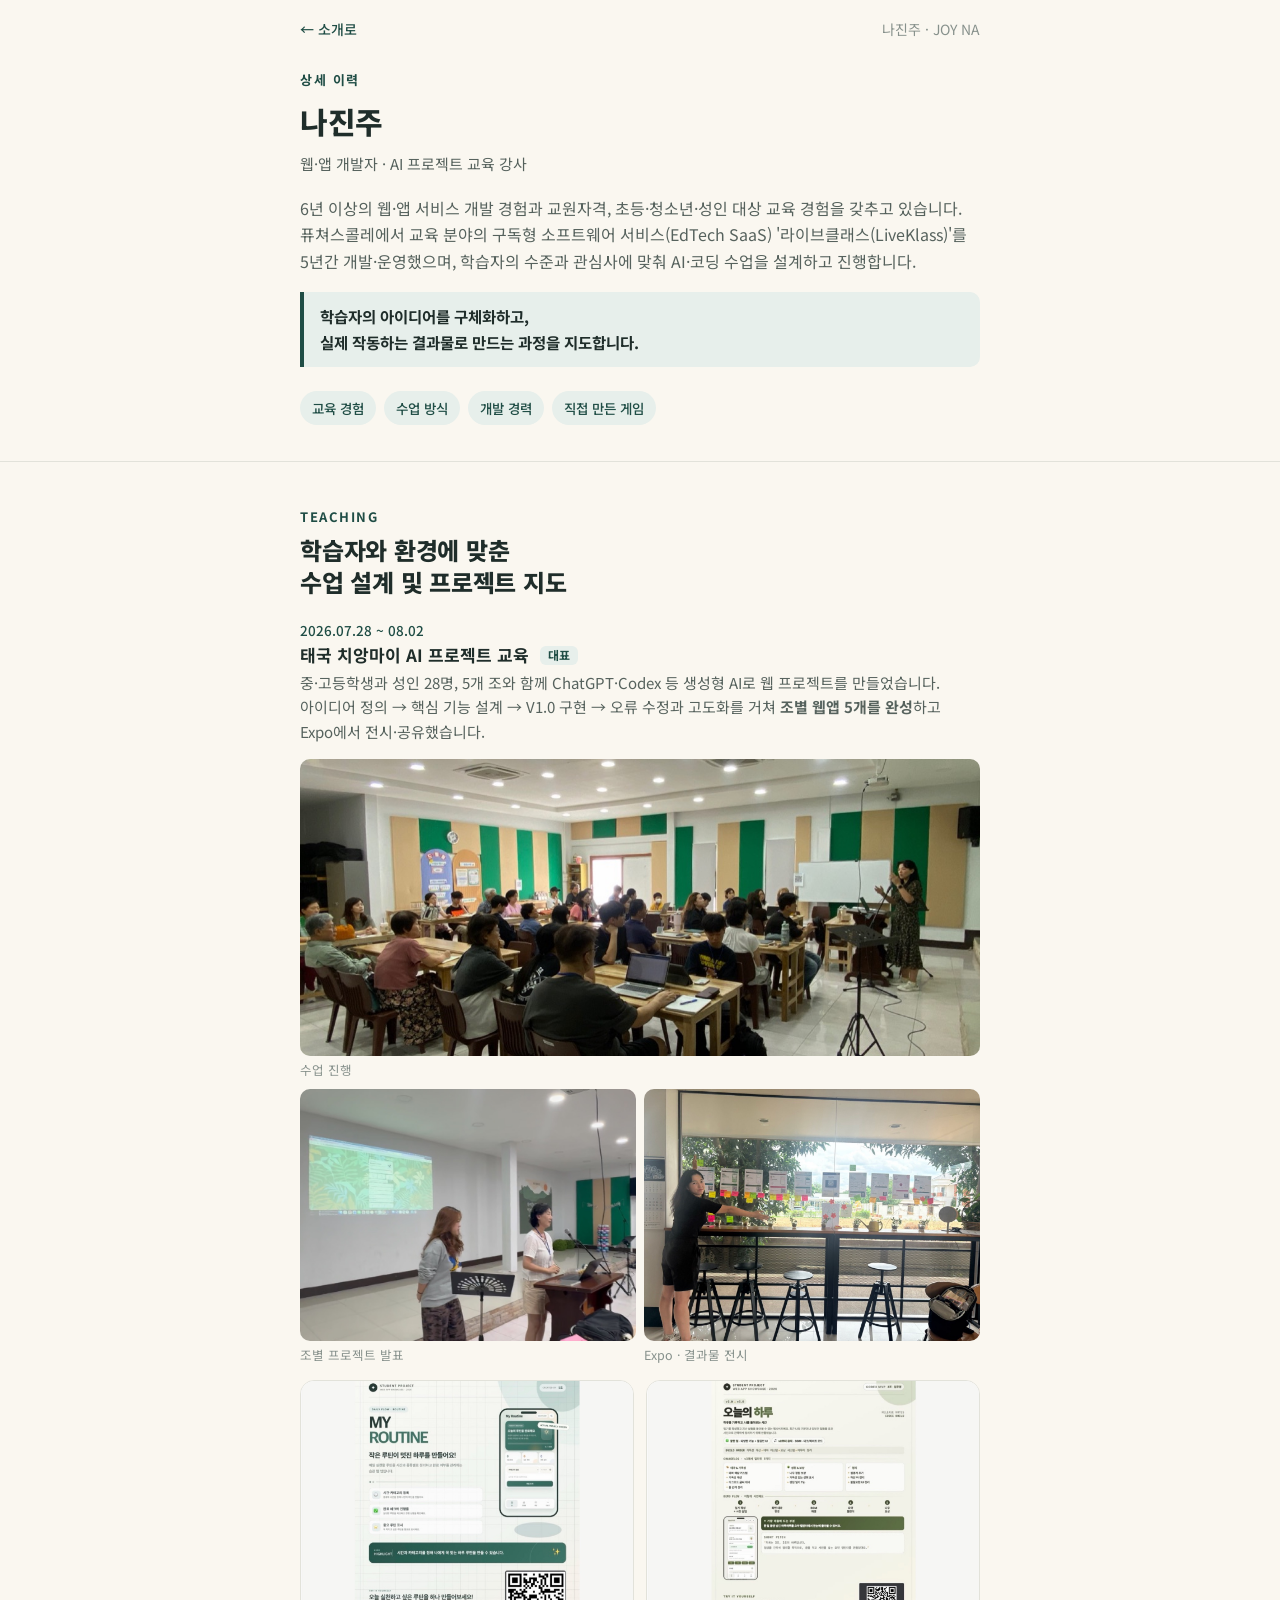
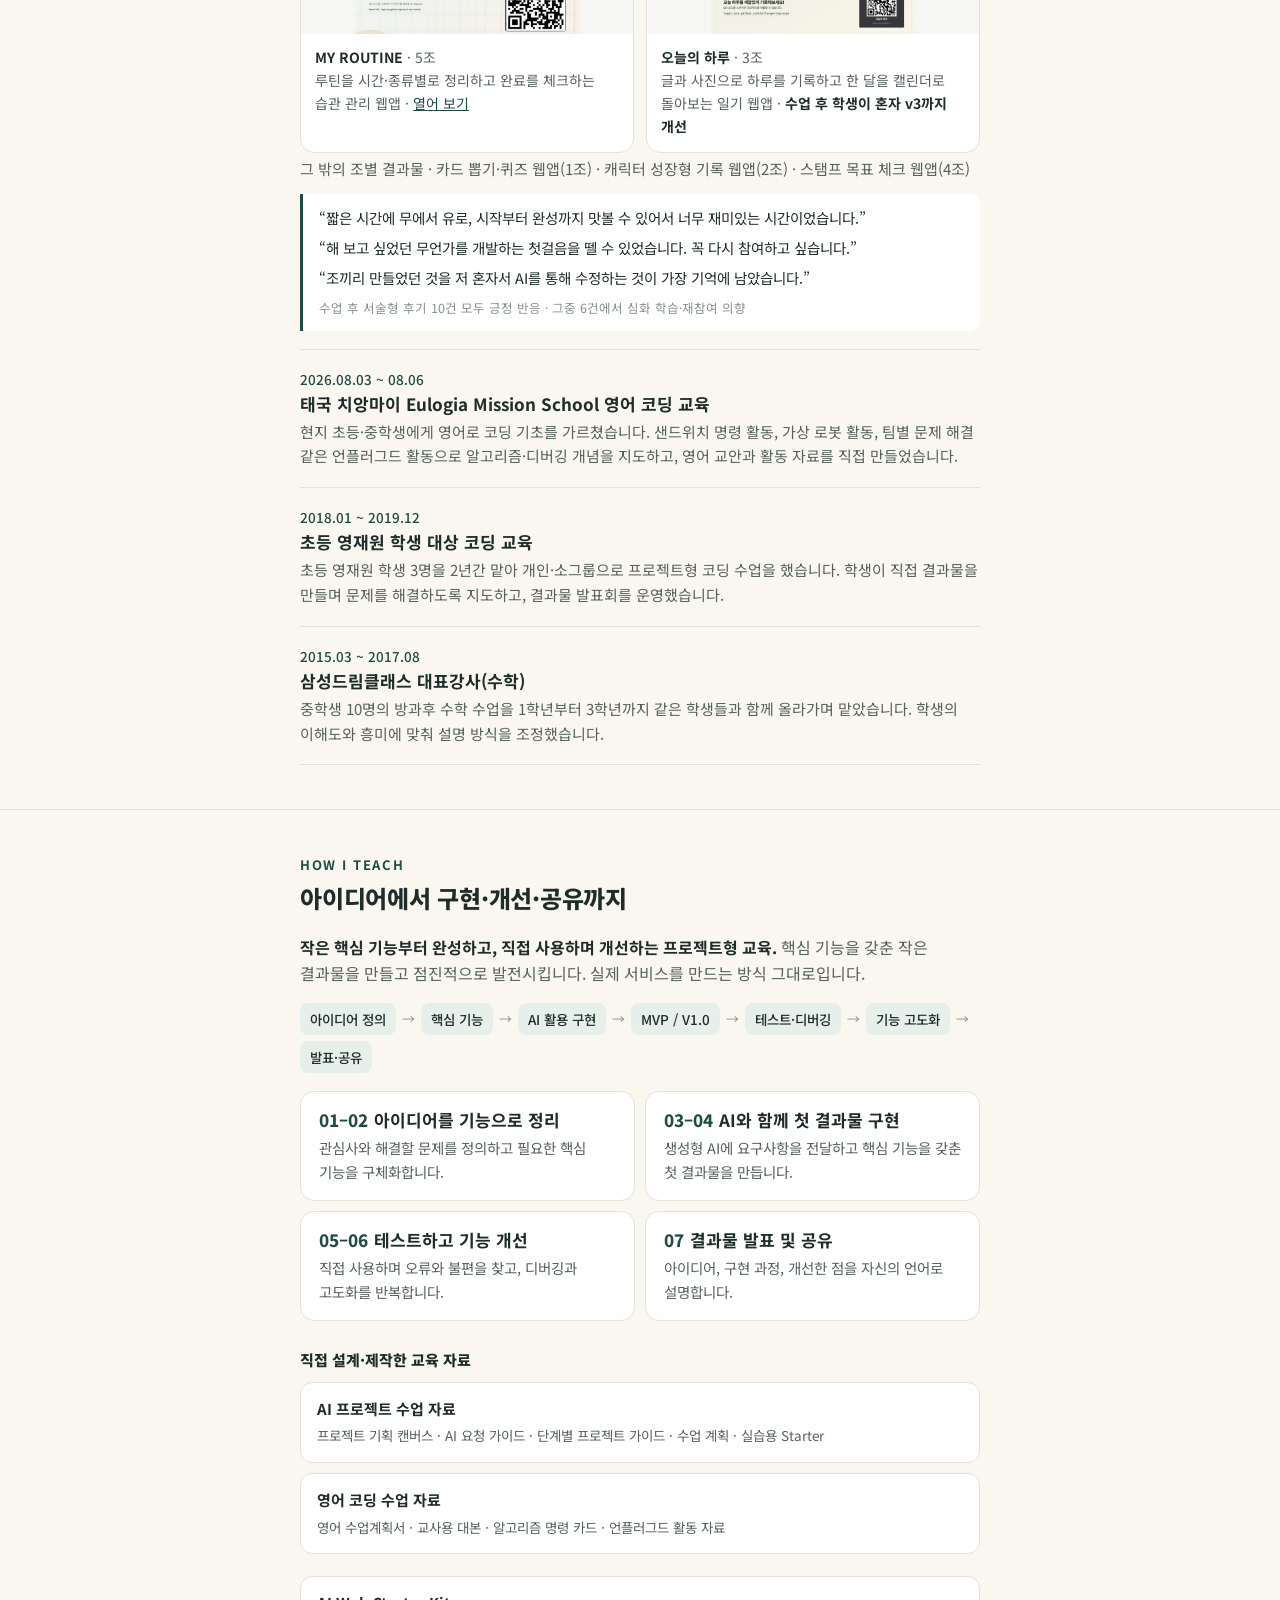
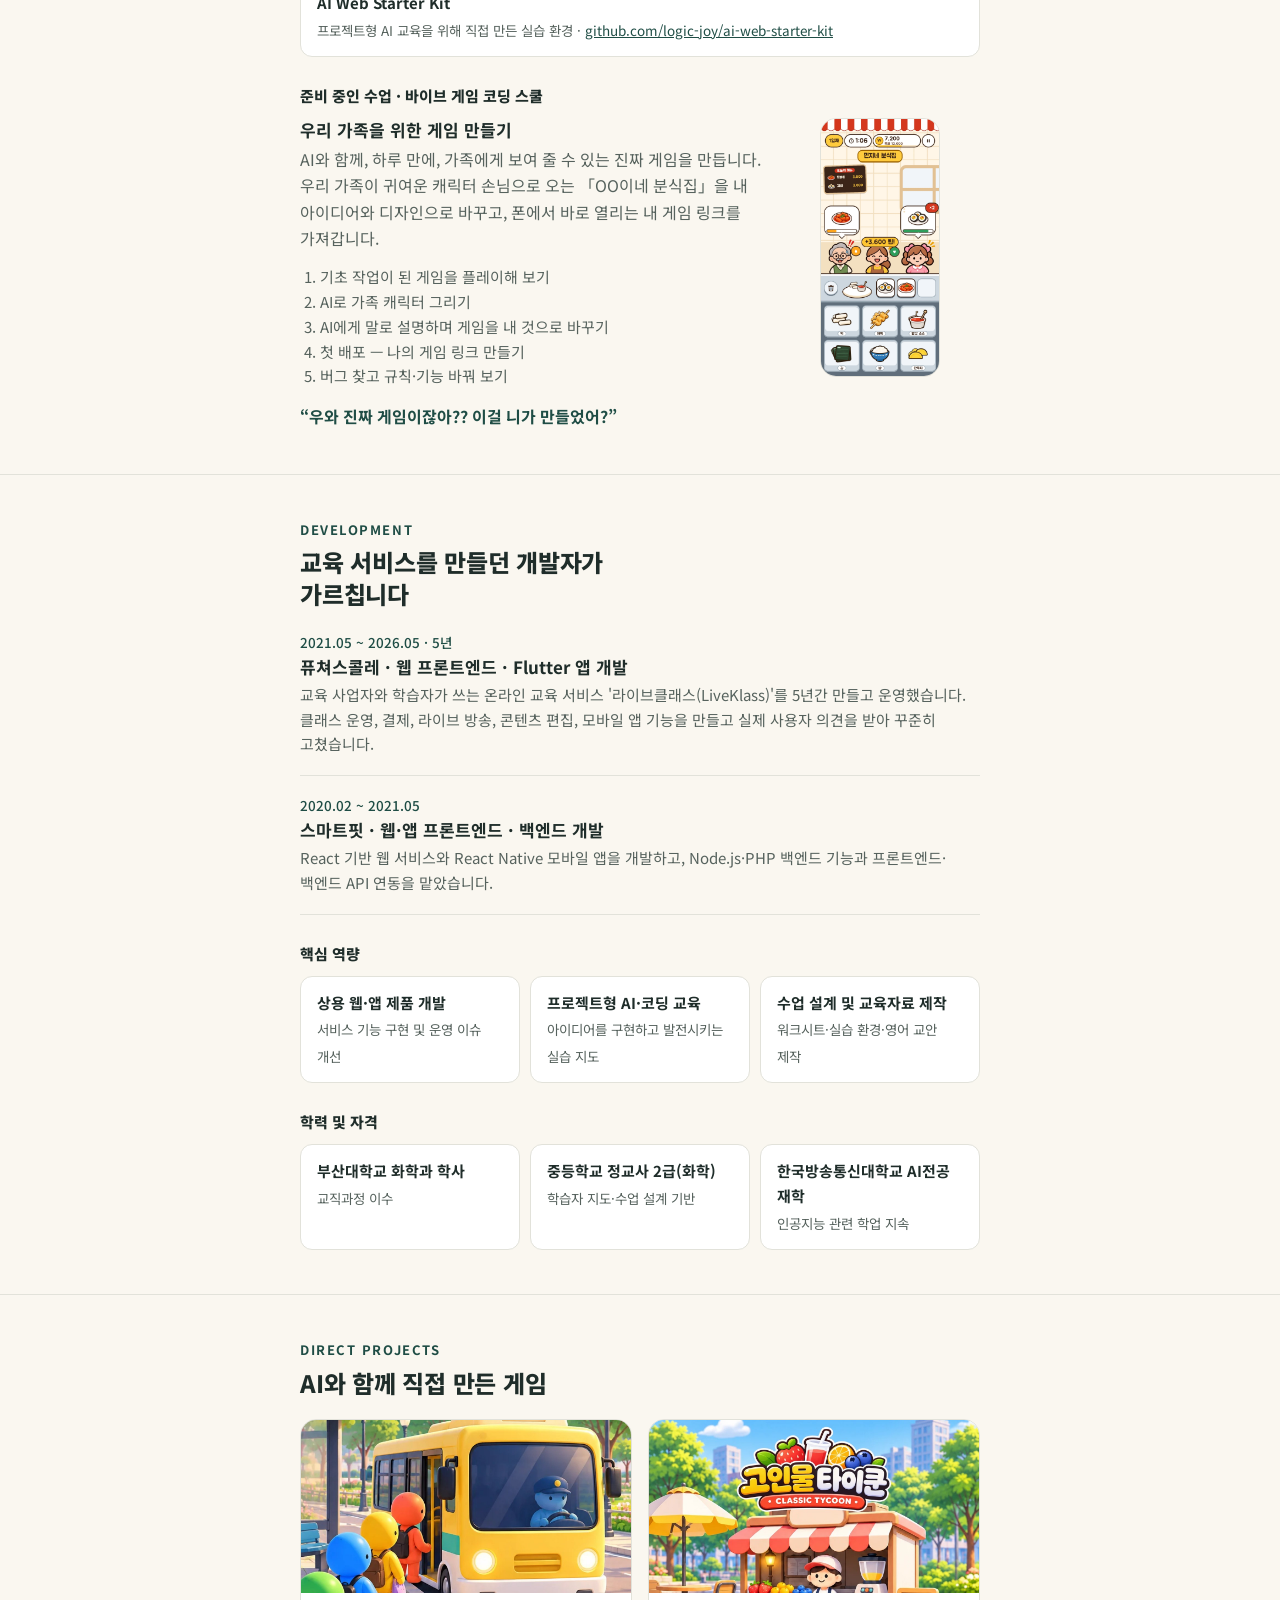
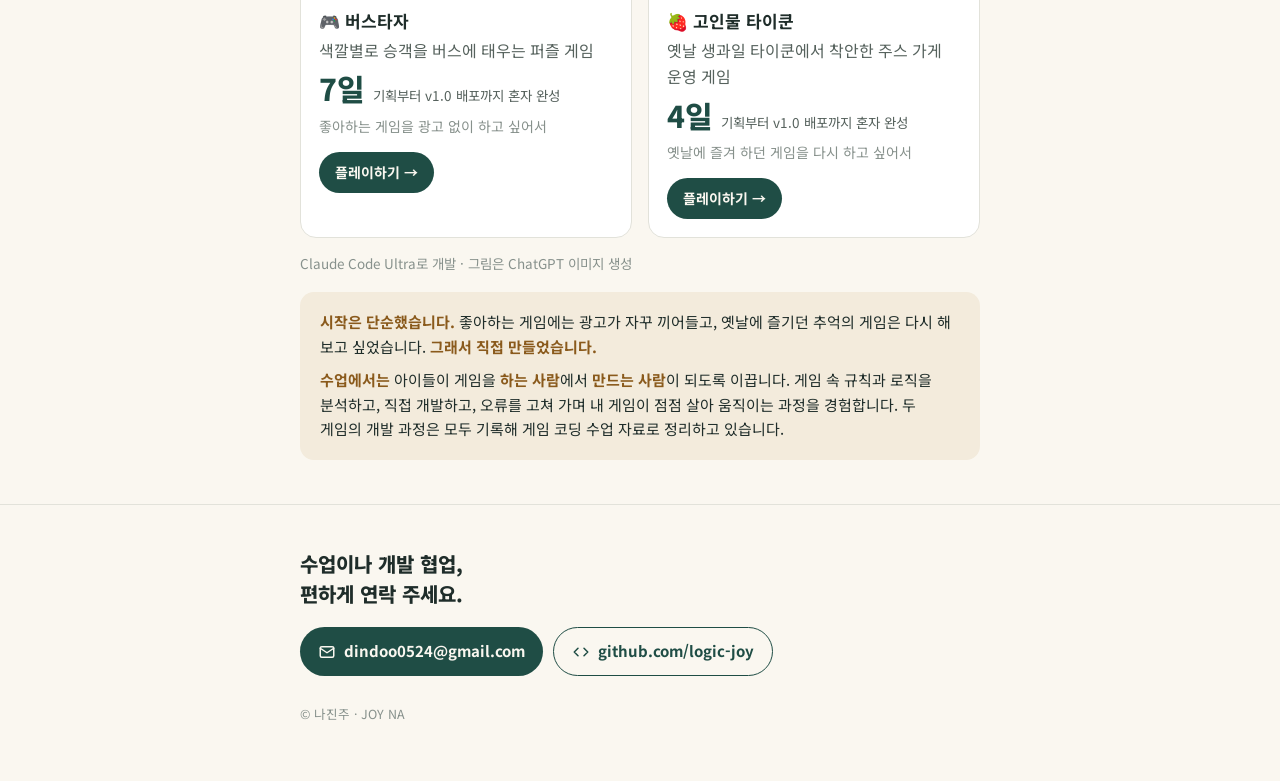
==== detail/index.html @ b8dd3227 "feat: 짧은 메인 소개와 상세 이력 페이지로 분리 - 메인(/): 소개 · 숫자 · 게임 2종 · 대표 교육 경험 · 상세 이력 링크 - 상세(/detail/): 교육 경력 ·" ====
<!doctype html>
<html lang="ko">
<head>
<meta charset="utf-8">
<meta name="viewport" content="width=device-width, initial-scale=1">
<title>상세 이력 · 나진주</title>
<meta name="description" content="나진주(JOY NA)의 교육 경력, 수업 방식, 개발 경력, 직접 만든 게임">
<meta property="og:title" content="상세 이력 · 나진주">
<meta property="og:description" content="교육 경력 · 수업 방식 · 개발 경력 · 직접 만든 게임">
<meta property="og:image" content="https://logic-joy.github.io/img/game-bustaza.jpg">
<link href="https://fonts.googleapis.com/css2?family=Noto+Sans+KR:wght@400;500;700;800&display=swap" rel="stylesheet">
<link rel="stylesheet" href="../style.css">
</head>
<body>

<div class="wrap topbar"><a href="../">← 소개로</a><span class="me">나진주 · JOY NA</span></div>
<header class="wrap page-head">
  <p class="eyebrow">상세 이력</p>
  <h1>나진주</h1>
  <p class="who">웹·앱 개발자 · AI 프로젝트 교육 강사</p>
  <p class="summary">6년 이상의 웹·앱 서비스 개발 경험과 교원자격, 초등·청소년·성인 대상 교육 경험을 갖추고 있습니다. 퓨쳐스콜레에서 교육 분야의 구독형 소프트웨어 서비스(EdTech SaaS) '라이브클래스(LiveKlass)'를 5년간 개발·운영했으며, 학습자의 수준과 관심사에 맞춰 AI·코딩 수업을 설계하고 진행합니다.</p>
  <p class="motto">학습자의 아이디어를 구체화하고,<br>실제 작동하는 결과물로 만드는 과정을 지도합니다.</p>
  <nav class="jump">
    <a href="#teaching">교육 경험</a>
    <a href="#method">수업 방식</a>
    <a href="#dev">개발 경력</a>
    <a href="#games">직접 만든 게임</a>
  </nav>
</header>

<main>

<section id="teaching">
  <div class="wrap">
    <p class="eyebrow">TEACHING</p>
    <h2>학습자와 환경에 맞춘<br>수업 설계 및 프로젝트 지도</h2>
    <ul class="tl">
      <li>
        <div class="date">2026.07.28 ~ 08.02</div>
        <h3>태국 치앙마이 AI 프로젝트 교육 <span class="tag">대표</span></h3>
        <p>중·고등학생과 성인 28명, 5개 조와 함께 ChatGPT·Codex 등 생성형 AI로 웹 프로젝트를 만들었습니다. 아이디어 정의 → 핵심 기능 설계 → V1.0 구현 → 오류 수정과 고도화를 거쳐 <b>조별 웹앱 5개를 완성</b>하고 Expo에서 전시·공유했습니다.</p>
        <div class="photos">
          <figure class="wide"><img src="../img/class-lecture.jpg" alt="치앙마이 AI 프로젝트 수업 진행 모습" loading="lazy"><figcaption>수업 진행</figcaption></figure>
          <figure><img src="../img/class-present.jpg" alt="조별 프로젝트 발표 모습" loading="lazy"><figcaption>조별 프로젝트 발표</figcaption></figure>
          <figure><img src="../img/expo.jpg" alt="Expo에서 학생 결과물을 전시한 모습" loading="lazy"><figcaption>Expo · 결과물 전시</figcaption></figure>
        </div>
        <div class="results">
          <div class="result">
            <img src="../img/result-myroutine.jpg" alt="학생 결과물 MY ROUTINE 소개 화면" loading="lazy">
            <div class="body"><b>MY ROUTINE</b> · 5조<br>루틴을 시간·종류별로 정리하고 완료를 체크하는 습관 관리 웹앱 · <a href="https://logic-joy.github.io/group-5-my-routine/">열어 보기</a></div>
          </div>
          <div class="result">
            <img src="../img/result-today.jpg" alt="학생 결과물 오늘의 하루 소개 화면" loading="lazy">
            <div class="body"><b>오늘의 하루</b> · 3조<br>글과 사진으로 하루를 기록하고 한 달을 캘린더로 돌아보는 일기 웹앱 · <b>수업 후 학생이 혼자 v3까지 개선</b></div>
          </div>
        </div>
        <p class="more">그 밖의 조별 결과물 · 카드 뽑기·퀴즈 웹앱(1조) · 캐릭터 성장형 기록 웹앱(2조) · 스탬프 목표 체크 웹앱(4조)</p>
        <div class="quotes">
          <p>“짧은 시간에 무에서 유로, 시작부터 완성까지 맛볼 수 있어서 너무 재미있는 시간이었습니다.”</p>
          <p>“해 보고 싶었던 무언가를 개발하는 첫걸음을 뗄 수 있었습니다. 꼭 다시 참여하고 싶습니다.”</p>
          <p>“조끼리 만들었던 것을 저 혼자서 AI를 통해 수정하는 것이 가장 기억에 남았습니다.”</p>
          <small>수업 후 서술형 후기 10건 모두 긍정 반응 · 그중 6건에서 심화 학습·재참여 의향</small>
        </div>
      </li>
      <li>
        <div class="date">2026.08.03 ~ 08.06</div>
        <h3>태국 치앙마이 Eulogia Mission School 영어 코딩 교육</h3>
        <p>현지 초등·중학생에게 영어로 코딩 기초를 가르쳤습니다. 샌드위치 명령 활동, 가상 로봇 활동, 팀별 문제 해결 같은 언플러그드 활동으로 알고리즘·디버깅 개념을 지도하고, 영어 교안과 활동 자료를 직접 만들었습니다.</p>
      </li>
      <li>
        <div class="date">2018.01 ~ 2019.12</div>
        <h3>초등 영재원 학생 대상 코딩 교육</h3>
        <p>초등 영재원 학생 3명을 2년간 맡아 개인·소그룹으로 프로젝트형 코딩 수업을 했습니다. 학생이 직접 결과물을 만들며 문제를 해결하도록 지도하고, 결과물 발표회를 운영했습니다.</p>
      </li>
      <li>
        <div class="date">2015.03 ~ 2017.08</div>
        <h3>삼성드림클래스 대표강사(수학)</h3>
        <p>중학생 10명의 방과후 수학 수업을 1학년부터 3학년까지 같은 학생들과 함께 올라가며 맡았습니다. 학생의 이해도와 흥미에 맞춰 설명 방식을 조정했습니다.</p>
      </li>
    </ul>
  </div>
</section>

<section id="method">
  <div class="wrap">
    <p class="eyebrow">HOW I TEACH</p>
    <h2>아이디어에서 구현·개선·공유까지</h2>
    <p class="sub" style="margin-bottom:16px"><b style="color:var(--ink)">작은 핵심 기능부터 완성하고, 직접 사용하며 개선하는 프로젝트형 교육.</b> 핵심 기능을 갖춘 작은 결과물을 만들고 점진적으로 발전시킵니다. 실제 서비스를 만드는 방식 그대로입니다.</p>
    <div class="flow">
      <span>아이디어 정의</span><i>→</i><span>핵심 기능</span><i>→</i><span>AI 활용 구현</span><i>→</i><span>MVP / V1.0</span><i>→</i><span>테스트·디버깅</span><i>→</i><span>기능 고도화</span><i>→</i><span>발표·공유</span>
    </div>
    <div class="steps">
      <div class="card"><h3><span class="num">01–02</span>아이디어를 기능으로 정리</h3><p>관심사와 해결할 문제를 정의하고 필요한 핵심 기능을 구체화합니다.</p></div>
      <div class="card"><h3><span class="num">03–04</span>AI와 함께 첫 결과물 구현</h3><p>생성형 AI에 요구사항을 전달하고 핵심 기능을 갖춘 첫 결과물을 만듭니다.</p></div>
      <div class="card"><h3><span class="num">05–06</span>테스트하고 기능 개선</h3><p>직접 사용하며 오류와 불편을 찾고, 디버깅과 고도화를 반복합니다.</p></div>
      <div class="card"><h3><span class="num">07</span>결과물 발표 및 공유</h3><p>아이디어, 구현 과정, 개선한 점을 자신의 언어로 설명합니다.</p></div>
    </div>

    <h3 class="subhead">직접 설계·제작한 교육 자료</h3>
    <ul class="list">
      <li><b>AI 프로젝트 수업 자료</b><span>프로젝트 기획 캔버스 · AI 요청 가이드 · 단계별 프로젝트 가이드 · 수업 계획 · 실습용 Starter</span></li>
      <li><b>영어 코딩 수업 자료</b><span>영어 수업계획서 · 교사용 대본 · 알고리즘 명령 카드 · 언플러그드 활동 자료</span></li>
      <li class="kit"><b>AI Web Starter Kit</b><span>프로젝트형 AI 교육을 위해 직접 만든 실습 환경 · <a href="https://github.com/logic-joy/ai-web-starter-kit">github.com/logic-joy/ai-web-starter-kit</a></span></li>
    </ul>

    <h3 class="subhead">준비 중인 수업 · 바이브 게임 코딩 스쿨</h3>
    <div class="newclass">
      <div>
        <h3>우리 가족을 위한 게임 만들기</h3>
        <p class="sub">AI와 함께, 하루 만에, 가족에게 보여 줄 수 있는 진짜 게임을 만듭니다. 우리 가족이 귀여운 캐릭터 손님으로 오는 「OO이네 분식집」을 내 아이디어와 디자인으로 바꾸고, 폰에서 바로 열리는 내 게임 링크를 가져갑니다.</p>
        <ol>
          <li>기초 작업이 된 게임을 플레이해 보기</li>
          <li>AI로 가족 캐릭터 그리기</li>
          <li>AI에게 말로 설명하며 게임을 내 것으로 바꾸기</li>
          <li>첫 배포 — 나의 게임 링크 만들기</li>
          <li>버그 찾고 규칙·기능 바꿔 보기</li>
        </ol>
        <blockquote>“우와 진짜 게임이잖아?? 이걸 니가 만들었어?”</blockquote>
      </div>
      <img src="../img/class-bunsik.webp" alt="수업에서 만드는 게임 예시 「민지네 분식집」 화면" loading="lazy">
    </div>
  </div>
</section>

<section id="dev">
  <div class="wrap">
    <p class="eyebrow">DEVELOPMENT</p>
    <h2>교육 서비스를 만들던 개발자가<br>가르칩니다</h2>
    <ul class="tl">
      <li>
        <div class="date">2021.05 ~ 2026.05 · 5년</div>
        <h3>퓨쳐스콜레 · 웹 프론트엔드 · Flutter 앱 개발</h3>
        <p>교육 사업자와 학습자가 쓰는 온라인 교육 서비스 '라이브클래스(LiveKlass)'를 5년간 만들고 운영했습니다. 클래스 운영, 결제, 라이브 방송, 콘텐츠 편집, 모바일 앱 기능을 만들고 실제 사용자 의견을 받아 꾸준히 고쳤습니다.</p>
      </li>
      <li>
        <div class="date">2020.02 ~ 2021.05</div>
        <h3>스마트핏 · 웹·앱 프론트엔드 · 백엔드 개발</h3>
        <p>React 기반 웹 서비스와 React Native 모바일 앱을 개발하고, Node.js·PHP 백엔드 기능과 프론트엔드·백엔드 API 연동을 맡았습니다.</p>
      </li>
    </ul>

    <h3 class="subhead">핵심 역량</h3>
    <ul class="list three">
      <li><b>상용 웹·앱 제품 개발</b><span>서비스 기능 구현 및 운영 이슈 개선</span></li>
      <li><b>프로젝트형 AI·코딩 교육</b><span>아이디어를 구현하고 발전시키는 실습 지도</span></li>
      <li><b>수업 설계 및 교육자료 제작</b><span>워크시트·실습 환경·영어 교안 제작</span></li>
    </ul>

    <h3 class="subhead">학력 및 자격</h3>
    <ul class="list three">
      <li><b>부산대학교 화학과 학사</b><span>교직과정 이수</span></li>
      <li><b>중등학교 정교사 2급(화학)</b><span>학습자 지도·수업 설계 기반</span></li>
      <li><b>한국방송통신대학교 AI전공 재학</b><span>인공지능 관련 학업 지속</span></li>
    </ul>
  </div>
</section>
<section id="games">
  <div class="wrap">
    <p class="eyebrow">DIRECT PROJECTS</p>
    <h2>AI와 함께 직접 만든 게임</h2>
    <div class="games">
      <article class="game">
        <img src="../img/game-bustaza.jpg" alt="버스타자 게임 대표 이미지">
        <div class="body">
          <h3>🎮 버스타자</h3>
          <p class="sub">색깔별로 승객을 버스에 태우는 퍼즐 게임</p>
          <div class="days"><b>7일</b><span>기획부터 v1.0 배포까지 혼자 완성</span></div>
          <p class="why">좋아하는 게임을 광고 없이 하고 싶어서</p>
          <a class="btn primary" href="https://bus-taza.vercel.app/">플레이하기 →</a>
        </div>
      </article>
      <article class="game">
        <img src="../img/game-tycoon.jpg" alt="고인물 타이쿤 게임 대표 이미지">
        <div class="body">
          <h3>🍓 고인물 타이쿤</h3>
          <p class="sub">옛날 생과일 타이쿤에서 착안한 주스 가게 운영 게임</p>
          <div class="days"><b>4일</b><span>기획부터 v1.0 배포까지 혼자 완성</span></div>
          <p class="why">옛날에 즐겨 하던 게임을 다시 하고 싶어서</p>
          <a class="btn primary" href="https://classic-tycoon.vercel.app/">플레이하기 →</a>
        </div>
      </article>
    </div>
    <p class="tools">Claude Code Ultra로 개발 · 그림은 ChatGPT 이미지 생성</p>
    <div class="story">
      <p><b>시작은 단순했습니다.</b> 좋아하는 게임에는 광고가 자꾸 끼어들고, 옛날에 즐기던 추억의 게임은 다시 해 보고 싶었습니다. <b>그래서 직접 만들었습니다.</b></p>
      <p><b>수업에서는</b> 아이들이 게임을 <b>하는 사람</b>에서 <b>만드는 사람</b>이 되도록 이끕니다. 게임 속 규칙과 로직을 분석하고, 직접 개발하고, 오류를 고쳐 가며 내 게임이 점점 살아 움직이는 과정을 경험합니다. 두 게임의 개발 과정은 모두 기록해 게임 코딩 수업 자료로 정리하고 있습니다.</p>
    </div>
  </div>
</section>
</main>

<footer>
  <div class="wrap">
    <p class="pitch">수업이나 개발 협업,<br>편하게 연락 주세요.</p>
    <div class="cta" style="margin-top:0">
      <a class="btn primary" href="mailto:dindoo0524@gmail.com"><svg viewBox="0 0 24 24"><rect x="3" y="5" width="18" height="14" rx="2"/><path d="m3 7 9 6 9-6"/></svg>dindoo0524@gmail.com</a>
      <a class="btn ghost" href="https://github.com/logic-joy"><svg viewBox="0 0 24 24"><path d="m8 7-5 5 5 5M16 7l5 5-5 5"/></svg>github.com/logic-joy</a>
    </div>
    <small>© 나진주 · JOY NA</small>
  </div>
</footer>

</body>
</html>
---- style.css ----
:root {
    --bg: #faf7f0;
    --surface: #ffffff;
    --green: #1f4d45;
    --green-soft: #e7efeb;
    --ink: #1f2d2a;
    --sub: #56625d;
    --mute: #87918c;
    --line: #e2e2da;
    --warm: #f3ebdc;
    --warm-ink: #8a5a1c;
  }
  @media (prefers-color-scheme: dark) {
    :root {
      --bg: #141a18; --surface: #1c2422; --green: #8cc5b6; --green-soft: #22312d;
      --ink: #eef0ec; --sub: #b4bdb8; --mute: #85908b; --line: #2c3633;
      --warm: #2a2520; --warm-ink: #e0b37a;
    }
  }
  * { box-sizing: border-box; }
  html { -webkit-text-size-adjust: 100%; }
  body {
    margin: 0; background: var(--bg); color: var(--ink);
    font-family: "Noto Sans KR", "Apple SD Gothic Neo", sans-serif;
    font-size: 16px; line-height: 1.65; word-break: keep-all; overflow-wrap: break-word;
  }
  a { color: var(--green); }
  img { max-width: 100%; display: block; }
  .wrap { max-width: 720px; margin: 0 auto; padding: 0 20px; }
  section { padding: 44px 0; border-top: 1px solid var(--line); }
  .eyebrow { font-size: 13px; font-weight: 700; letter-spacing: .12em; color: var(--green); margin: 0 0 6px; }
  h2 { font-size: 24px; line-height: 1.35; margin: 0 0 20px; font-weight: 800; letter-spacing: -.01em; }
  h3 { font-size: 17px; margin: 0 0 4px; font-weight: 700; line-height: 1.4; }
  p { margin: 0; }
  .sub { color: var(--sub); }

  /* hero */
  .hero { padding-top: 48px; padding-bottom: 40px; }
  .hero-top { display: flex; gap: 20px; align-items: center; }
  .hero-top img { width: 92px; height: 118px; object-fit: cover; border-radius: 12px; flex: none; }
  .hero h1 { font-size: 34px; font-weight: 800; margin: 0; line-height: 1.1; letter-spacing: .02em; }
  .hero .en { font-size: 13px; letter-spacing: .34em; color: var(--green); font-weight: 500; margin-top: 6px; }
  .hero .role { font-size: 14px; font-weight: 500; margin-top: 10px; }
  .hero .pitch { font-size: 22px; font-weight: 800; line-height: 1.5; margin: 32px 0 14px; letter-spacing: -.01em; }
  .hero .pitch span { color: var(--green); }
  .hero .summary { color: var(--sub); }
  .hero .motto { margin-top: 18px; background: var(--green-soft); border-left: 4px solid var(--green); border-radius: 0 10px 10px 0; padding: 12px 16px; font-weight: 700; font-size: 15.5px; }
  .hero .kicker { font-size: 13px; font-weight: 700; letter-spacing: .08em; color: var(--green); margin-bottom: 16px; }
  .cta { display: flex; flex-wrap: wrap; gap: 10px; margin-top: 24px; }
  .btn { display: inline-flex; align-items: center; gap: 8px; padding: 11px 18px; border-radius: 999px; font-weight: 700; font-size: 15px; text-decoration: none; }
  .btn.primary { background: var(--green); color: var(--bg); }
  .btn.ghost { border: 1.5px solid var(--green); color: var(--green); }
  .btn svg { width: 18px; height: 18px; stroke: currentColor; fill: none; stroke-width: 2; stroke-linecap: round; stroke-linejoin: round; }

  .stats { display: grid; grid-template-columns: repeat(2, 1fr); gap: 10px; margin-top: 32px; }
  .stat { background: var(--surface); border: 1px solid var(--line); border-radius: 14px; padding: 14px 16px; }
  .stat b { display: block; font-size: 22px; font-weight: 800; color: var(--green); line-height: 1.3; }
  .stat span { font-size: 13.5px; color: var(--sub); }
  @media (min-width: 640px) { .stats { grid-template-columns: repeat(4, 1fr); } }

  .jump { display: flex; flex-wrap: wrap; gap: 8px; margin-top: 24px; }
  .jump a { font-size: 13.5px; text-decoration: none; padding: 6px 12px; border-radius: 999px; background: var(--green-soft); font-weight: 500; }

  /* games */
  .games { display: grid; gap: 16px; }
  @media (min-width: 640px) { .games { grid-template-columns: 1fr 1fr; } }
  .game { background: var(--surface); border: 1px solid var(--line); border-radius: 16px; overflow: hidden; }
  .game img { width: 100%; aspect-ratio: 1200 / 630; object-fit: cover; }
  .game .body { padding: 16px 18px 18px; }
  .game .days { display: flex; align-items: baseline; gap: 8px; margin: 10px 0 8px; }
  .game .days b { font-size: 30px; font-weight: 800; color: var(--green); line-height: 1; }
  .game .days span { font-size: 13.5px; color: var(--sub); }
  .game .why { font-size: 14px; color: var(--mute); margin-bottom: 14px; }
  .game .btn { padding: 9px 16px; font-size: 14px; }
  .tools { font-size: 13.5px; color: var(--mute); margin-top: 14px; }
  .story { background: var(--warm); border-radius: 14px; padding: 18px 20px; margin-top: 18px; font-size: 15px; }
  .story b { color: var(--warm-ink); }
  .story p + p { margin-top: 8px; }

  /* timeline */
  .tl { list-style: none; margin: 0; padding: 0; }
  .tl li { padding: 18px 0; border-bottom: 1px solid var(--line); }
  .tl li:first-child { padding-top: 0; }
  .tl .date { font-size: 13.5px; color: var(--green); font-weight: 500; margin-bottom: 2px; }
  .tl p { color: var(--sub); font-size: 15px; margin-top: 4px; }
  .tl .tag { display: inline-block; font-size: 12px; font-weight: 700; color: var(--green); background: var(--green-soft); border-radius: 6px; padding: 1px 8px; margin-left: 6px; vertical-align: 2px; }

  .quotes { margin-top: 12px; border-left: 3px solid var(--green); background: var(--surface); border-radius: 0 10px 10px 0; padding: 12px 16px; }
  .quotes p { color: var(--ink); font-size: 14.5px; margin: 0; }
  .quotes p + p { margin-top: 6px; }
  .quotes small { display: block; margin-top: 8px; color: var(--mute); font-size: 12.5px; }

  .photos { display: grid; grid-template-columns: 1fr 1fr; gap: 8px; margin-top: 14px; }
  .photos figure { margin: 0; }
  .photos img { width: 100%; aspect-ratio: 4 / 3; object-fit: cover; border-radius: 10px; }
  .photos .wide { grid-column: span 2; }
  .photos .wide img { aspect-ratio: 16 / 7; }
  figcaption { font-size: 12.5px; color: var(--mute); margin-top: 4px; }

  .results { display: grid; gap: 12px; margin-top: 14px; }
  @media (min-width: 640px) { .results { grid-template-columns: 1fr 1fr; } }
  .result { background: var(--surface); border: 1px solid var(--line); border-radius: 14px; overflow: hidden; }
  .result img { width: 100%; aspect-ratio: 1648 / 1258; object-fit: cover; object-position: top; }
  .result .body { padding: 12px 14px 14px; font-size: 14px; color: var(--sub); }
  .result b { color: var(--ink); }
  .more { font-size: 14px; color: var(--sub); margin-top: 12px; }

  /* method */
  .flow { display: flex; flex-wrap: wrap; gap: 6px; align-items: center; margin-bottom: 18px; }
  .flow span { font-size: 13.5px; font-weight: 500; background: var(--green-soft); border-radius: 8px; padding: 5px 10px; }
  .flow i { font-style: normal; color: var(--mute); font-size: 13px; }
  .steps { display: grid; gap: 10px; }
  @media (min-width: 640px) { .steps { grid-template-columns: 1fr 1fr; } }
  .card { background: var(--surface); border: 1px solid var(--line); border-radius: 14px; padding: 16px 18px; }
  .card .num { color: var(--green); font-weight: 800; margin-right: 6px; }
  .card p { color: var(--sub); font-size: 14.5px; margin-top: 4px; }

  .kit { margin-top: 12px; }

  /* new class */
  .newclass { display: grid; gap: 18px; align-items: start; }
  @media (min-width: 640px) { .newclass { grid-template-columns: 1fr 200px; } }
  .newclass img { width: 200px; max-width: 60%; border-radius: 16px; border: 1px solid var(--line); margin: 0 auto; }
  .newclass ol { margin: 14px 0 0; padding-left: 20px; color: var(--sub); font-size: 15px; }
  .newclass blockquote { margin: 14px 0 0; padding: 0; font-weight: 700; color: var(--green); }

  /* career & edu */
  .list { list-style: none; margin: 0; padding: 0; display: grid; gap: 10px; }
  @media (min-width: 640px) { .list.three { grid-template-columns: repeat(3, 1fr); } }
  .list li { background: var(--surface); border: 1px solid var(--line); border-radius: 12px; padding: 14px 16px; }
  .list b { display: block; font-size: 15px; }
  .list span { font-size: 13.5px; color: var(--sub); }
  .subhead { font-size: 15px; font-weight: 800; margin: 28px 0 12px; }

  footer { padding: 44px 0 56px; border-top: 1px solid var(--line); }
  footer .pitch { font-size: 20px; font-weight: 800; line-height: 1.5; margin-bottom: 18px; }
  footer small { display: block; margin-top: 28px; color: var(--mute); font-size: 12.5px; }

  /* 페이지 간 이동 */
  .topbar { display: flex; justify-content: space-between; align-items: center; padding-top: 18px; font-size: 14px; }
  .topbar a { text-decoration: none; font-weight: 500; }
  .topbar .me { color: var(--mute); }

  /* 상세 페이지 머리 */
  .page-head { padding-top: 28px; padding-bottom: 36px; }
  .page-head h1 { font-size: 30px; font-weight: 800; margin: 4px 0 6px; letter-spacing: -.01em; }
  .page-head .who { color: var(--sub); font-size: 15px; }
  .page-head .summary { color: var(--sub); margin-top: 18px; }
  .page-head .motto { margin-top: 18px; background: var(--green-soft); border-left: 4px solid var(--green); border-radius: 0 10px 10px 0; padding: 12px 16px; font-weight: 700; font-size: 15.5px; }

  /* 메인: 짧은 게임 카드 */
  .mini-games { display: grid; gap: 12px; }
  .mini-game { display: grid; grid-template-columns: 112px 1fr; gap: 14px; align-items: center; background: var(--surface); border: 1px solid var(--line); border-radius: 14px; padding: 10px; text-decoration: none; color: inherit; }
  .mini-game img { width: 112px; height: 84px; object-fit: cover; border-radius: 10px; }
  .mini-game h3 { font-size: 16px; margin: 0; }
  .mini-game p { font-size: 13.5px; color: var(--sub); margin-top: 2px; line-height: 1.5; }
  .mini-game .play { display: inline-block; margin-top: 6px; font-size: 13.5px; font-weight: 700; color: var(--green); }

  /* 메인: 대표 교육 경험 */
  .highlight { background: var(--surface); border: 1px solid var(--line); border-radius: 16px; overflow: hidden; }
  .highlight img { width: 100%; aspect-ratio: 16 / 8; object-fit: cover; }
  .highlight .body { padding: 16px 18px 18px; }
  .highlight .date { font-size: 13.5px; color: var(--green); font-weight: 500; }
  .highlight .nums { display: flex; flex-wrap: wrap; gap: 6px; margin: 10px 0 12px; }
  .highlight .nums span { font-size: 13px; font-weight: 700; color: var(--green); background: var(--green-soft); border-radius: 6px; padding: 3px 9px; }
  .highlight q { display: block; font-size: 14.5px; color: var(--sub); quotes: "“" "”"; }

  /* 메인: 상세 이력으로 */
  .more-link { display: block; text-decoration: none; color: var(--bg); background: var(--green); border-radius: 16px; padding: 20px 22px; }
  .more-link b { display: block; font-size: 18px; }
  .more-link span { display: block; font-size: 14px; opacity: .85; margin-top: 4px; }
  section.tight { padding: 32px 0; }
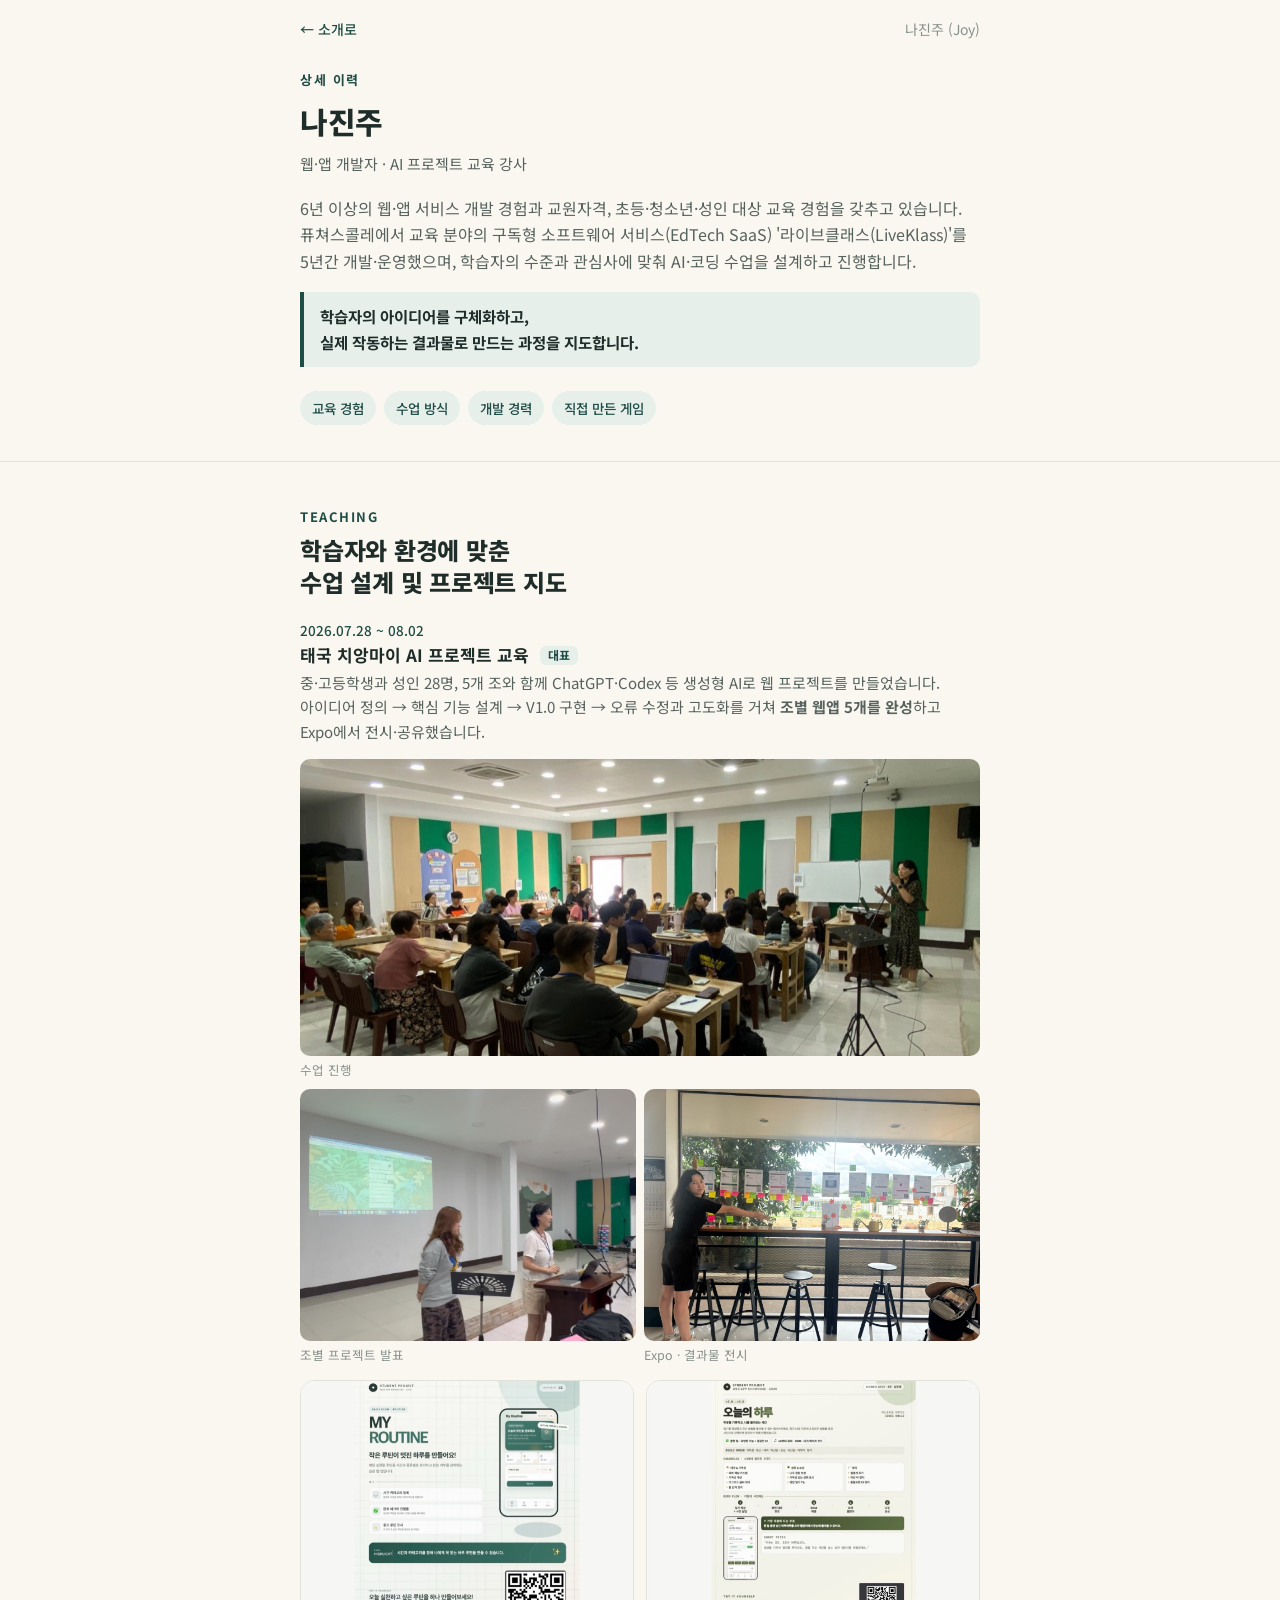
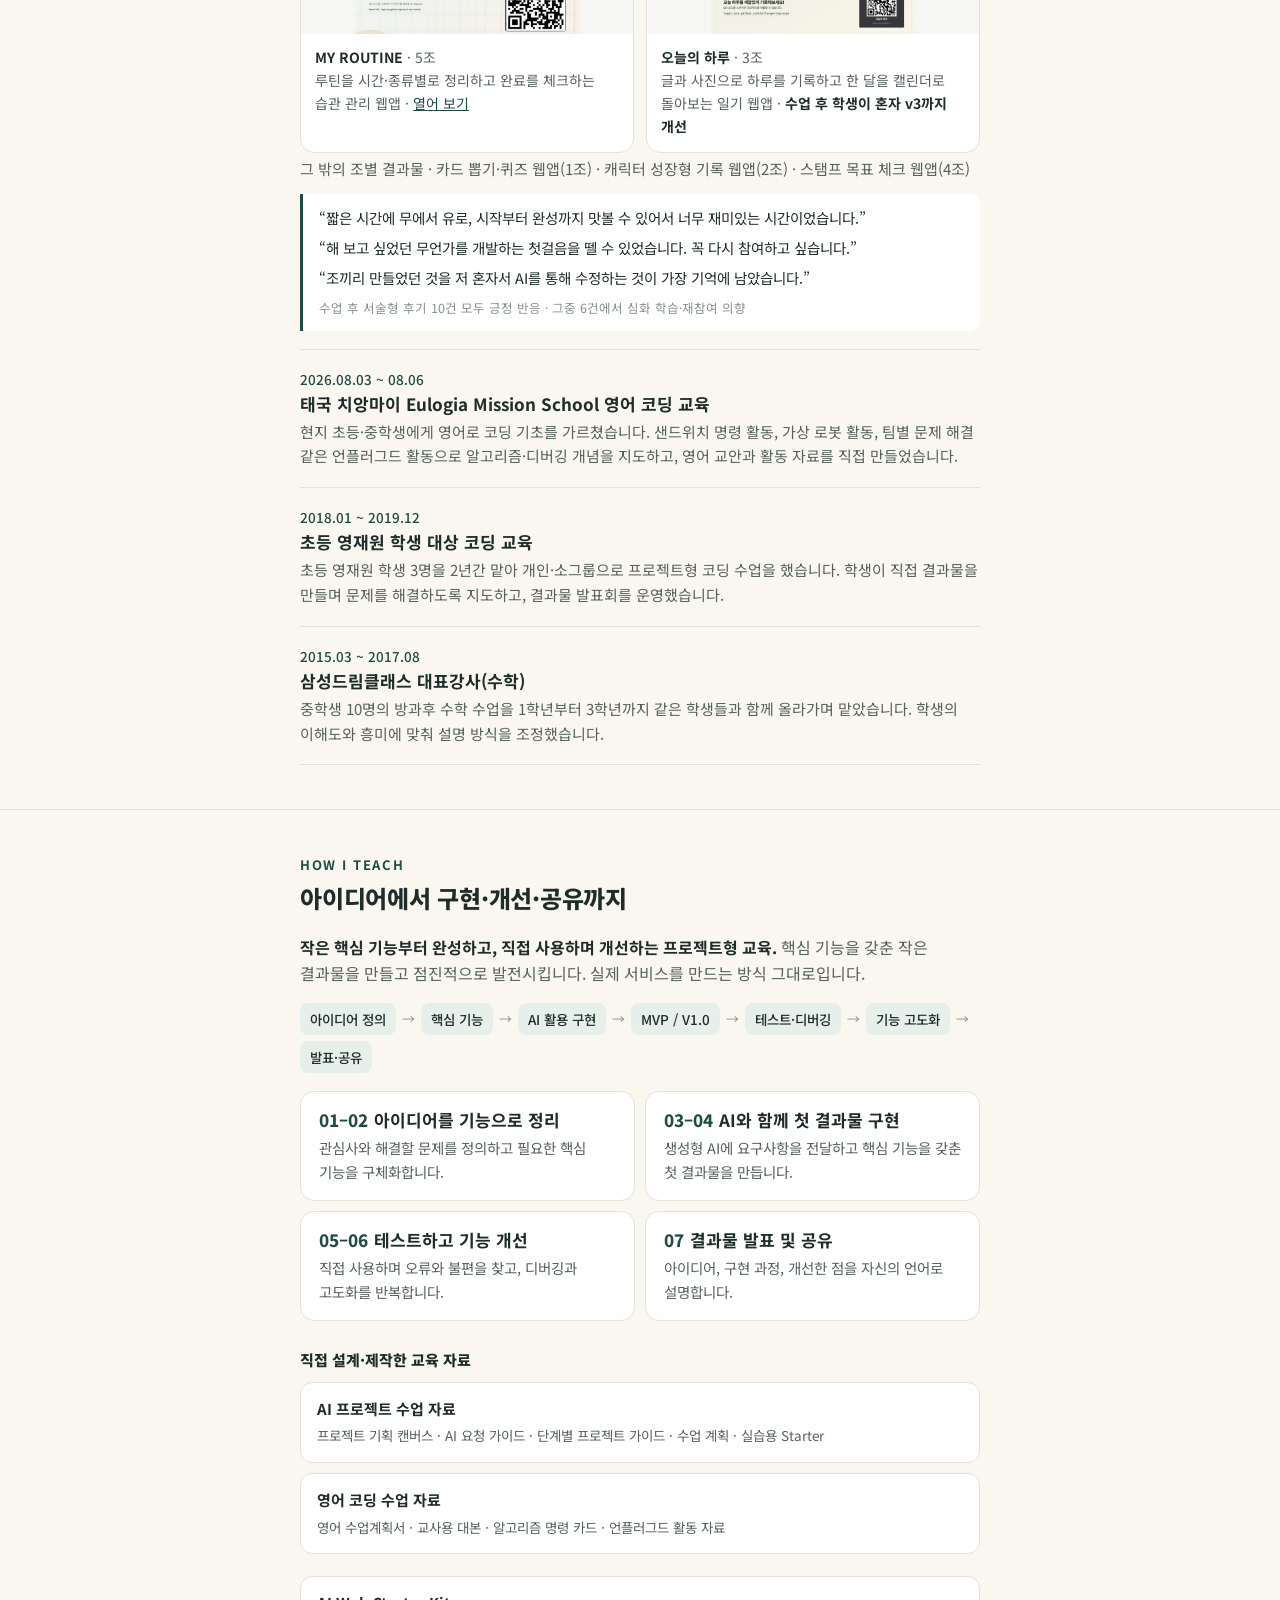
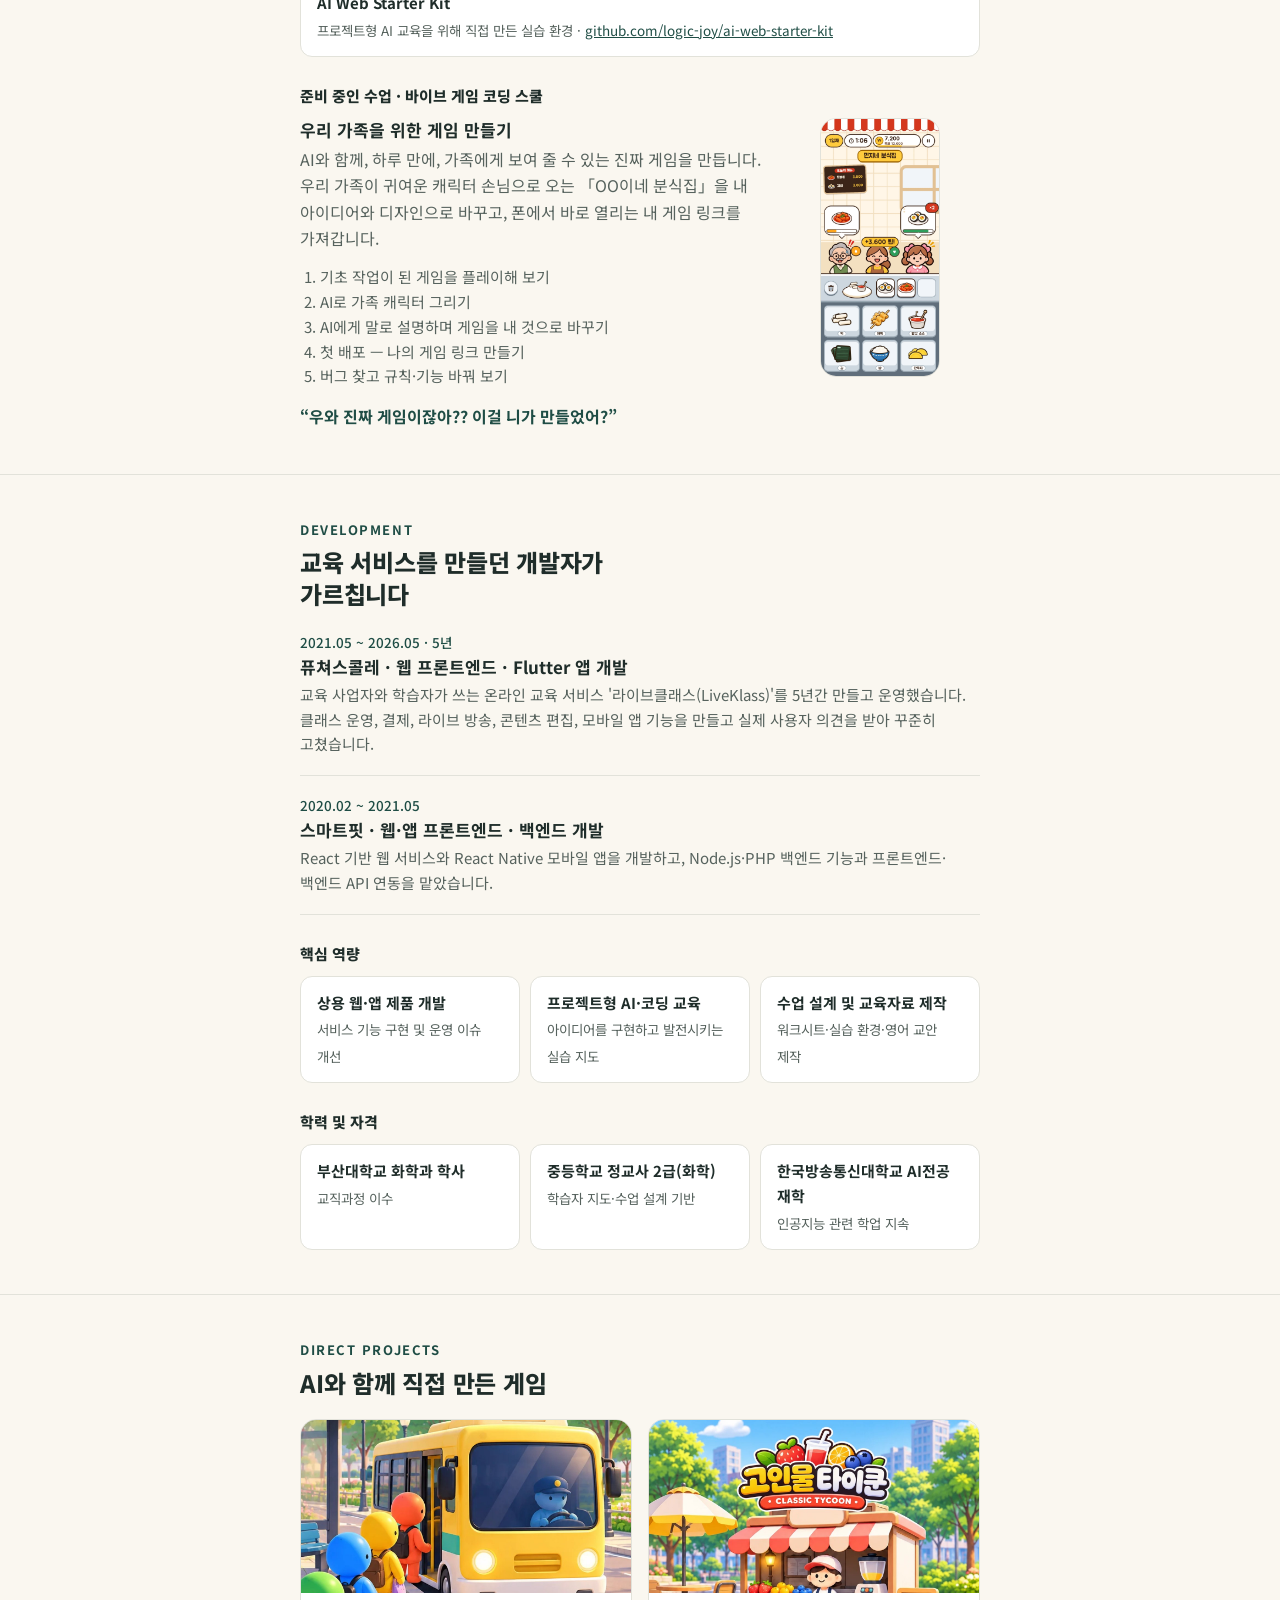
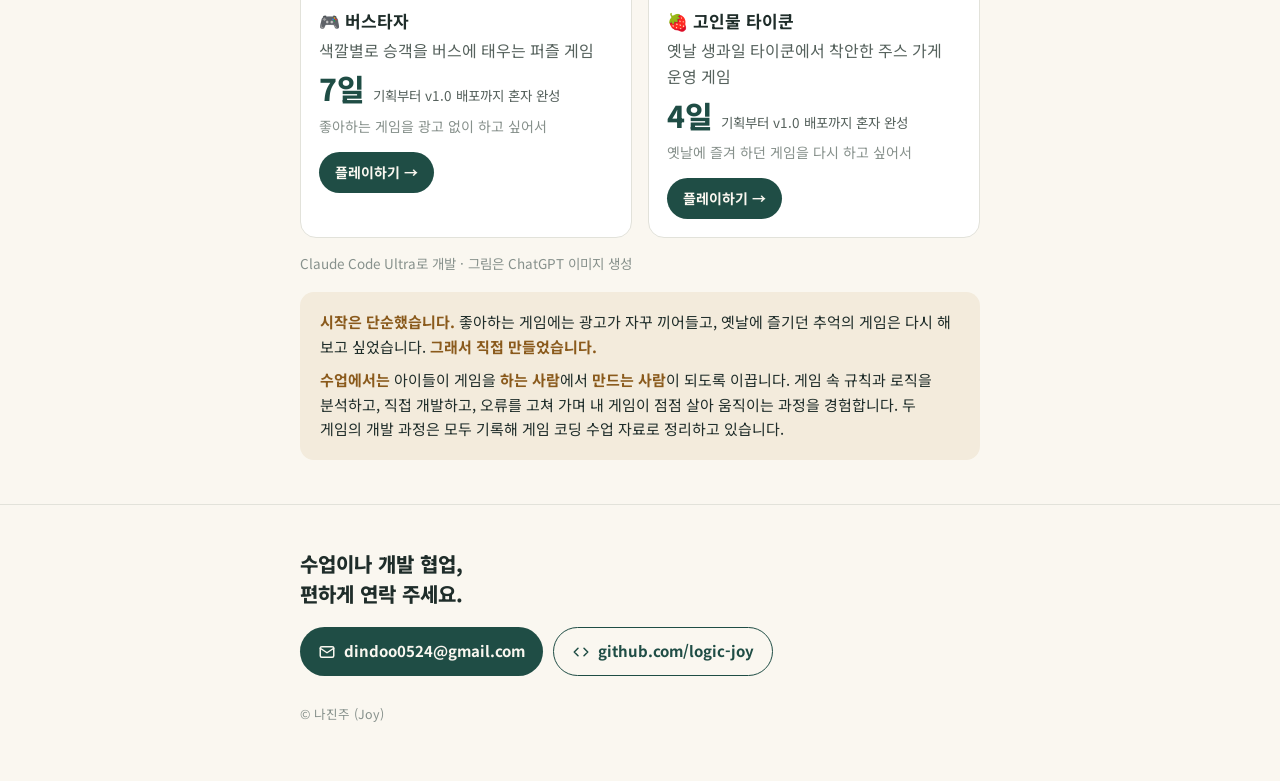
==== commit f0f124b4: "fix: 영문 이름 표기 JOY NA → Joy Co-Authored-By: Claude Opus 5.5 <noreply@anthropic.com>" ====
--- a/detail/index.html
+++ b/detail/index.html
@@ -4,7 +4,7 @@
 <meta charset="utf-8">
 <meta name="viewport" content="width=device-width, initial-scale=1">
 <title>상세 이력 · 나진주</title>
-<meta name="description" content="나진주(JOY NA)의 교육 경력, 수업 방식, 개발 경력, 직접 만든 게임">
+<meta name="description" content="나진주(Joy)의 교육 경력, 수업 방식, 개발 경력, 직접 만든 게임">
 <meta property="og:title" content="상세 이력 · 나진주">
 <meta property="og:description" content="교육 경력 · 수업 방식 · 개발 경력 · 직접 만든 게임">
 <meta property="og:image" content="https://logic-joy.github.io/img/game-bustaza.jpg">
@@ -13,7 +13,7 @@
 </head>
 <body>
 
-<div class="wrap topbar"><a href="../">← 소개로</a><span class="me">나진주 · JOY NA</span></div>
+<div class="wrap topbar"><a href="../">← 소개로</a><span class="me">나진주 (Joy)</span></div>
 <header class="wrap page-head">
   <p class="eyebrow">상세 이력</p>
   <h1>나진주</h1>
@@ -196,7 +196,7 @@
       <a class="btn primary" href="mailto:dindoo0524@gmail.com"><svg viewBox="0 0 24 24"><rect x="3" y="5" width="18" height="14" rx="2"/><path d="m3 7 9 6 9-6"/></svg>dindoo0524@gmail.com</a>
       <a class="btn ghost" href="https://github.com/logic-joy"><svg viewBox="0 0 24 24"><path d="m8 7-5 5 5 5M16 7l5 5-5 5"/></svg>github.com/logic-joy</a>
     </div>
-    <small>© 나진주 · JOY NA</small>
+    <small>© 나진주 (Joy)</small>
   </div>
 </footer>
 
--- a/style.css
+++ b/style.css
@@ -39,7 +39,7 @@
   .hero-top { display: flex; gap: 20px; align-items: center; }
   .hero-top img { width: 92px; height: 118px; object-fit: cover; border-radius: 12px; flex: none; }
   .hero h1 { font-size: 34px; font-weight: 800; margin: 0; line-height: 1.1; letter-spacing: .02em; }
-  .hero .en { font-size: 13px; letter-spacing: .34em; color: var(--green); font-weight: 500; margin-top: 6px; }
+  .hero .en { font-size: 16px; letter-spacing: .04em; color: var(--green); font-weight: 500; margin-top: 6px; }
   .hero .role { font-size: 14px; font-weight: 500; margin-top: 10px; }
   .hero .pitch { font-size: 22px; font-weight: 800; line-height: 1.5; margin: 32px 0 14px; letter-spacing: -.01em; }
   .hero .pitch span { color: var(--green); }
@@ -55,8 +55,7 @@
   .stats { display: grid; grid-template-columns: repeat(2, 1fr); gap: 10px; margin-top: 32px; }
   .stat { background: var(--surface); border: 1px solid var(--line); border-radius: 14px; padding: 14px 16px; }
   .stat b { display: block; font-size: 22px; font-weight: 800; color: var(--green); line-height: 1.3; }
-  .stat span { font-size: 13.5px; color: var(--sub); }
-  @media (min-width: 640px) { .stats { grid-template-columns: repeat(4, 1fr); } }
+  .stat span { display: block; font-size: 13.5px; line-height: 1.5; color: var(--sub); margin-top: 2px; }
 
   .jump { display: flex; flex-wrap: wrap; gap: 8px; margin-top: 24px; }
   .jump a { font-size: 13.5px; text-decoration: none; padding: 6px 12px; border-radius: 999px; background: var(--green-soft); font-weight: 500; }
